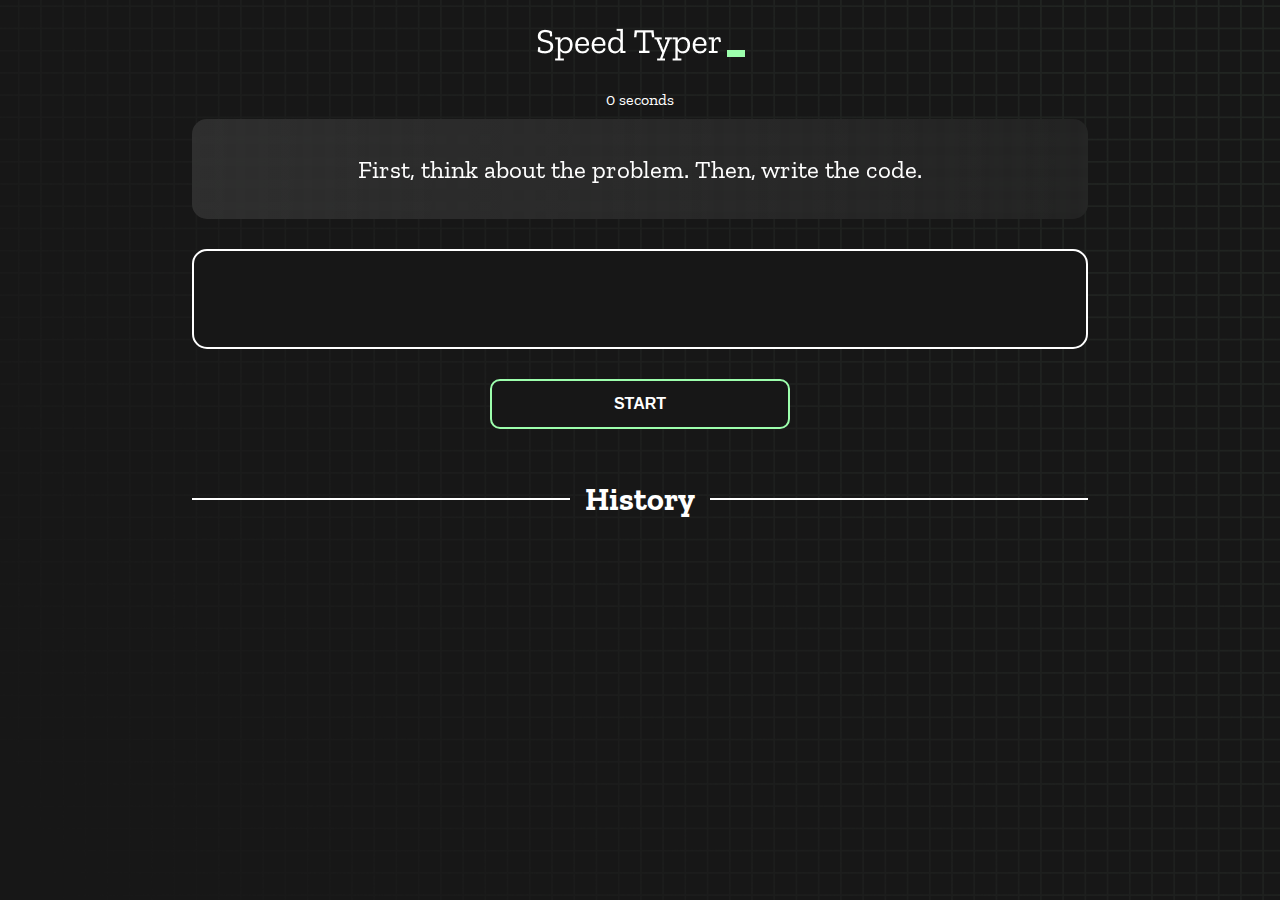
==== index.html @ 6e7c1bf6 "Initial commit" ====
<!DOCTYPE html>
<html lang="en">
  <head>
    <meta charset="UTF-8" />
    <meta http-equiv="X-UA-Compatible" content="IE=edge" />
    <meta name="viewport" content="width=device-width, initial-scale=1.0" />
    <title>Speed Monster</title>
    <link rel="stylesheet" href="styles.css" />
    <link rel="preconnect" href="https://fonts.googleapis.com" />
    <link rel="preconnect" href="https://fonts.gstatic.com" crossorigin />
    <link
      href="https://fonts.googleapis.com/css2?family=Zilla+Slab:wght@300;400;500&display=swap"
      rel="stylesheet"
    />
  </head>
  <body>
    <h1 class="title"><img src="./logo.png" /></h1>
    <div id="show-time">0 seconds</div>

    <div class="box-container">
      <div id="question"></div>

      <div id="display" class="inactive"></div>

      <div class="buttons">
        <button id="starts">START</button>
      </div>

      <div class="divider-container">
        <div class="line"></div>
        <h1 class="title2">History</h1>
        <div class="line"></div>
      </div>
      <div id="histories"></div>
    </div>

    <div id="countdown"></div>
    <div id="modal-background" class="hidden"></div>
    <div id="result" class="hidden"></div>

    <script src="./history.js"></script>
    <script src="./script.js"></script>
  </body>
</html>
---- styles.css ----
* {
  padding: 0;
  margin: 0;
  box-sizing: border-box;
}

body {
  background-image: url("./bg.png");
  background-size: cover;
  background-position: left top;
  font-family: "Zilla Slab", serif;
}

.box-container {
  width: 70%;
  margin: 0 auto;
}

#question {
  height: 100px;
  display: flex;
  align-items: center;
  justify-content: center;
  color: white;
  font-size: 25px;
  border-radius: 15px;
  background: rgb(255, 255, 255);
  background: linear-gradient(
    92.49deg,
    rgba(255, 255, 255, 0.1) 0.18%,
    rgba(255, 255, 255, 0.05) 99.85%
  );
  backdrop-filter: blur(5px);
  margin-bottom: 30px;
}

#display {
  height: 100px;
  display: flex;
  flex-wrap: wrap;
  align-items: center;
  padding-left: 5rem;
  color: white;
  font-size: 32px;
  background-color: #171717;
  border: 2px solid #9dffad;
  border-radius: 15px;
}

#countdown {
  position: fixed;
  height: 100vh;
  width: 100vw;
  background-color: rgba(0, 0, 0, 0.8);
  top: 0;
  left: 0;
  display: flex;
  align-items: center;
  justify-content: center;
  font-size: 3rem;
  color: white;
  display: none;
}
#result {
  position: fixed;
  top: 10%; 
  left: 10%;
  transform: translate(-50%, -50%);
  height: 250px;
  width: 400px;
  background-color: #171717;
  border-radius: 15px;
  border: 2px solid #9dffad;
  color: white;
  text-align: center;
  padding: 2rem;
}
#show-time{
  text-align: center;
  color: white;
  margin: 10px 0;
}

.green {
  color: #9dffad;
}
.red {
  color: #eb6565;
}
.bold {
  font-weight: 700;
}
.inactive {
  border: 2px solid white !important;
}
.hidden {
  display: none;
}
.title {
  text-align: center;
  color: white;
  margin: 20px 0;
}

.divider-container {
  height: 80px;
  display: flex;
  justify-content: center;
  align-items: center;
  gap: 15px;
  margin: 0 auto;
}

.line {
  height: 2px;
  background: white;
  width: 100%;
}

.title2 {
  color: white;
  display: block;
}

.buttons {
  display: flex;
  justify-content: center;
  margin: 30px 0;
}
button {
  padding: 10px 20px;
  border: none;
  font-size: 16px;
  font-weight: bold;
  width: 300px;
  height: 50px;
  color: white;
  background-color: #171717;
  border-radius: 10px;
  border: 2px solid #9dffad;
  cursor: pointer;
}

#histories {
  display: flex;
  flex-wrap: wrap;
  justify-content: space-around;
}

.card {
  width: 100%;
  height: 100%;
  padding: 50px;
  display: flex;
  justify-content: space-between;
  align-items: center;
  padding: 20px 30px;
  color: white;
  border-radius: 15px;
  background: rgb(255, 255, 255);
  background: linear-gradient(
    92.49deg,
    rgba(255, 255, 255, 0.1) 0.18%,
    rgba(255, 255, 255, 0.05) 99.85%
  );
  backdrop-filter: blur(5px);
  margin-bottom: 30px;
}

#modal-background {
  background: rgb(255, 255, 255);
  background: linear-gradient(
    92.49deg,
    rgba(255, 255, 255, 0.1) 0.18%,
    rgba(255, 255, 255, 0.05) 99.85%
  );
  backdrop-filter: blur(5px);
  height: 100vh;
  width: 100%;
  position: fixed;
  top: 0;
}

@media only screen and (max-width: 700px) {
  .box-container {
    padding: 0 20px;
    width: 100%;
  }
  .card {
    flex-direction: column;
  }
}
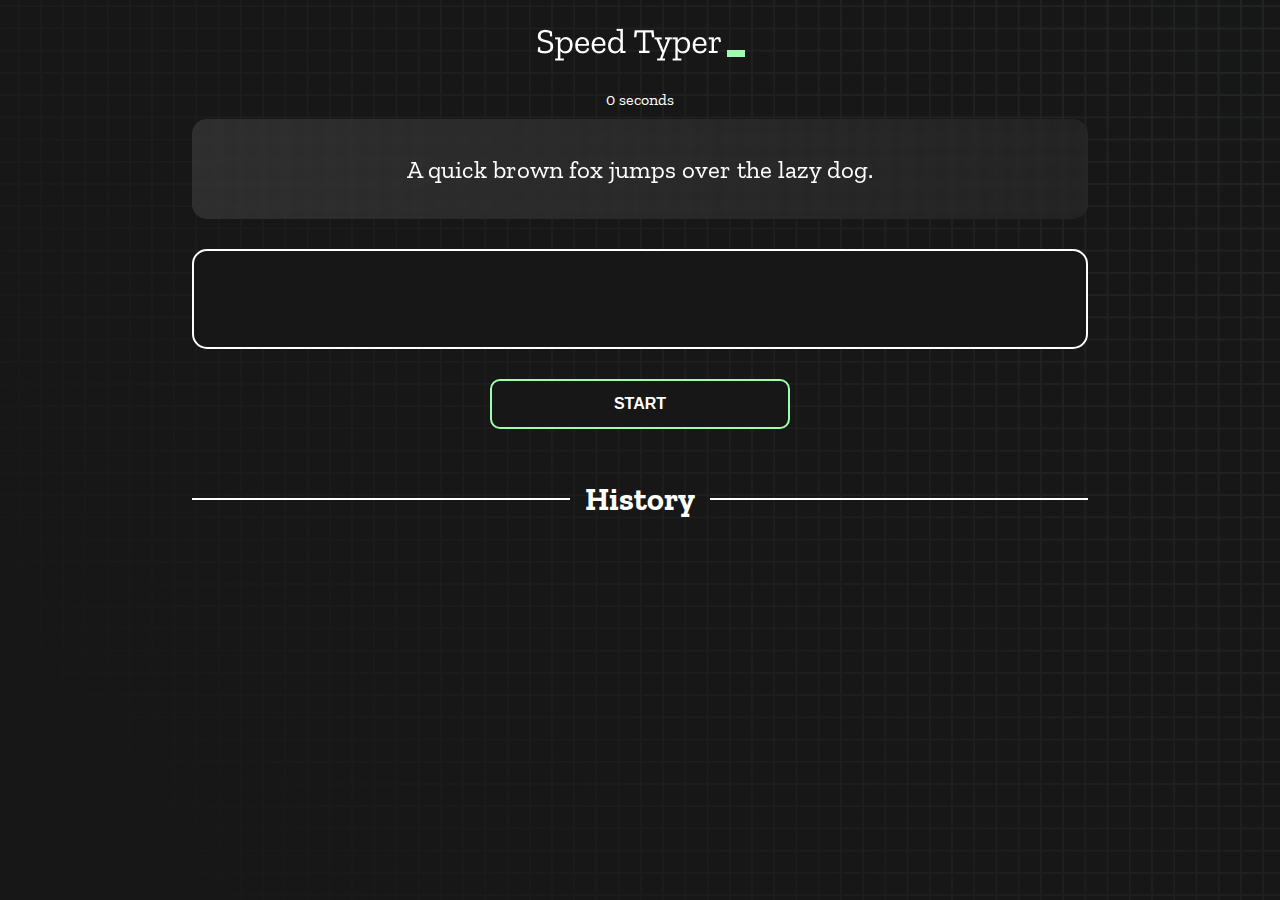
==== commit 8bd1fa77: "title" ====
--- a/index.html
+++ b/index.html
@@ -1,44 +1,44 @@
 <!DOCTYPE html>
 <html lang="en">
-  <head>
-    <meta charset="UTF-8" />
-    <meta http-equiv="X-UA-Compatible" content="IE=edge" />
-    <meta name="viewport" content="width=device-width, initial-scale=1.0" />
-    <title>Speed Monster</title>
-    <link rel="stylesheet" href="styles.css" />
-    <link rel="preconnect" href="https://fonts.googleapis.com" />
-    <link rel="preconnect" href="https://fonts.gstatic.com" crossorigin />
-    <link
-      href="https://fonts.googleapis.com/css2?family=Zilla+Slab:wght@300;400;500&display=swap"
-      rel="stylesheet"
-    />
-  </head>
-  <body>
-    <h1 class="title"><img src="./logo.png" /></h1>
-    <div id="show-time">0 seconds</div>
 
-    <div class="box-container">
-      <div id="question"></div>
+<head>
+  <meta charset="UTF-8" />
+  <meta http-equiv="X-UA-Compatible" content="IE=edge" />
+  <meta name="viewport" content="width=device-width, initial-scale=1.0" />
+  <title>Type speed Monster</title>
+  <link rel="stylesheet" href="styles.css" />
+  <link rel="preconnect" href="https://fonts.googleapis.com" />
+  <link rel="preconnect" href="https://fonts.gstatic.com" crossorigin />
+  <link href="https://fonts.googleapis.com/css2?family=Zilla+Slab:wght@300;400;500&display=swap" rel="stylesheet" />
+</head>
 
-      <div id="display" class="inactive"></div>
+<body>
+  <h1 class="title"><img src="./logo.png" /></h1>
+  <div id="show-time">0 seconds</div>
 
-      <div class="buttons">
-        <button id="starts">START</button>
-      </div>
+  <div class="box-container">
+    <div id="question"></div>
 
-      <div class="divider-container">
-        <div class="line"></div>
-        <h1 class="title2">History</h1>
-        <div class="line"></div>
-      </div>
-      <div id="histories"></div>
+    <div id="display" class="inactive"></div>
+
+    <div class="buttons">
+      <button id="starts">START</button>
     </div>
 
-    <div id="countdown"></div>
-    <div id="modal-background" class="hidden"></div>
-    <div id="result" class="hidden"></div>
+    <div class="divider-container">
+      <div class="line"></div>
+      <h1 class="title2">History</h1>
+      <div class="line"></div>
+    </div>
+    <div id="histories"></div>
+  </div>
 
-    <script src="./history.js"></script>
-    <script src="./script.js"></script>
-  </body>
-</html>
+  <div id="countdown"></div>
+  <div id="modal-background" class="hidden"></div>
+  <div id="result" class="hidden"></div>
+
+  <script src="./history.js"></script>
+  <script src="./script.js"></script>
+</body>
+
+</html>--- a/styles.css
+++ b/styles.css
@@ -23,13 +23,12 @@
   justify-content: center;
   color: white;
   font-size: 25px;
+  padding: 0 15px;
   border-radius: 15px;
   background: rgb(255, 255, 255);
-  background: linear-gradient(
-    92.49deg,
-    rgba(255, 255, 255, 0.1) 0.18%,
-    rgba(255, 255, 255, 0.05) 99.85%
-  );
+  background: linear-gradient(92.49deg,
+      rgba(255, 255, 255, 0.1) 0.18%,
+      rgba(255, 255, 255, 0.05) 99.85%);
   backdrop-filter: blur(5px);
   margin-bottom: 30px;
 }
@@ -61,10 +60,11 @@
   color: white;
   display: none;
 }
+
 #result {
   position: fixed;
-  top: 10%; 
-  left: 10%;
+  top: 50%;
+  left: 50%;
   transform: translate(-50%, -50%);
   height: 250px;
   width: 400px;
@@ -75,7 +75,8 @@
   text-align: center;
   padding: 2rem;
 }
-#show-time{
+
+#show-time {
   text-align: center;
   color: white;
   margin: 10px 0;
@@ -84,18 +85,23 @@
 .green {
   color: #9dffad;
 }
+
 .red {
   color: #eb6565;
 }
+
 .bold {
   font-weight: 700;
 }
+
 .inactive {
   border: 2px solid white !important;
 }
+
 .hidden {
   display: none;
 }
+
 .title {
   text-align: center;
   color: white;
@@ -127,6 +133,7 @@
   justify-content: center;
   margin: 30px 0;
 }
+
 button {
   padding: 10px 20px;
   border: none;
@@ -142,38 +149,35 @@
 }
 
 #histories {
-  display: flex;
-  flex-wrap: wrap;
-  justify-content: space-around;
+  display: grid;
+  grid-template-columns: repeat(3, 1fr);
+  grid-gap: 15px;
 }
 
 .card {
   width: 100%;
   height: 100%;
   padding: 50px;
-  display: flex;
-  justify-content: space-between;
-  align-items: center;
   padding: 20px 30px;
   color: white;
   border-radius: 15px;
   background: rgb(255, 255, 255);
-  background: linear-gradient(
-    92.49deg,
-    rgba(255, 255, 255, 0.1) 0.18%,
-    rgba(255, 255, 255, 0.05) 99.85%
-  );
+  background: linear-gradient(92.49deg,
+      rgba(255, 255, 255, 0.1) 0.18%,
+      rgba(255, 255, 255, 0.05) 99.85%);
   backdrop-filter: blur(5px);
   margin-bottom: 30px;
 }
 
+.inner-card-p {
+  padding: 10px 0;
+}
+
 #modal-background {
   background: rgb(255, 255, 255);
-  background: linear-gradient(
-    92.49deg,
-    rgba(255, 255, 255, 0.1) 0.18%,
-    rgba(255, 255, 255, 0.05) 99.85%
-  );
+  background: linear-gradient(92.49deg,
+      rgba(255, 255, 255, 0.1) 0.18%,
+      rgba(255, 255, 255, 0.05) 99.85%);
   backdrop-filter: blur(5px);
   height: 100vh;
   width: 100%;
@@ -186,7 +190,36 @@
     padding: 0 20px;
     width: 100%;
   }
+
   .card {
-    flex-direction: column;
-  }
-}
+    /* flex-direction: column; */
+    padding: 15px 10px;
+  }
+}
+
+@media only screen and (max-width: 900px) {
+  #display {
+    padding: 15px 20px;
+  }
+}
+
+@media only screen and (max-width: 600px) {
+
+  #question {
+    height: auto;
+    padding: 10px 15px;
+  }
+
+  #display {
+    min-height: 70px;
+    height: auto;
+  }
+
+  #histories {
+    grid-template-columns: 1fr;
+  }
+
+  .inner-card-p {
+    padding: 20px 0;
+  }
+}